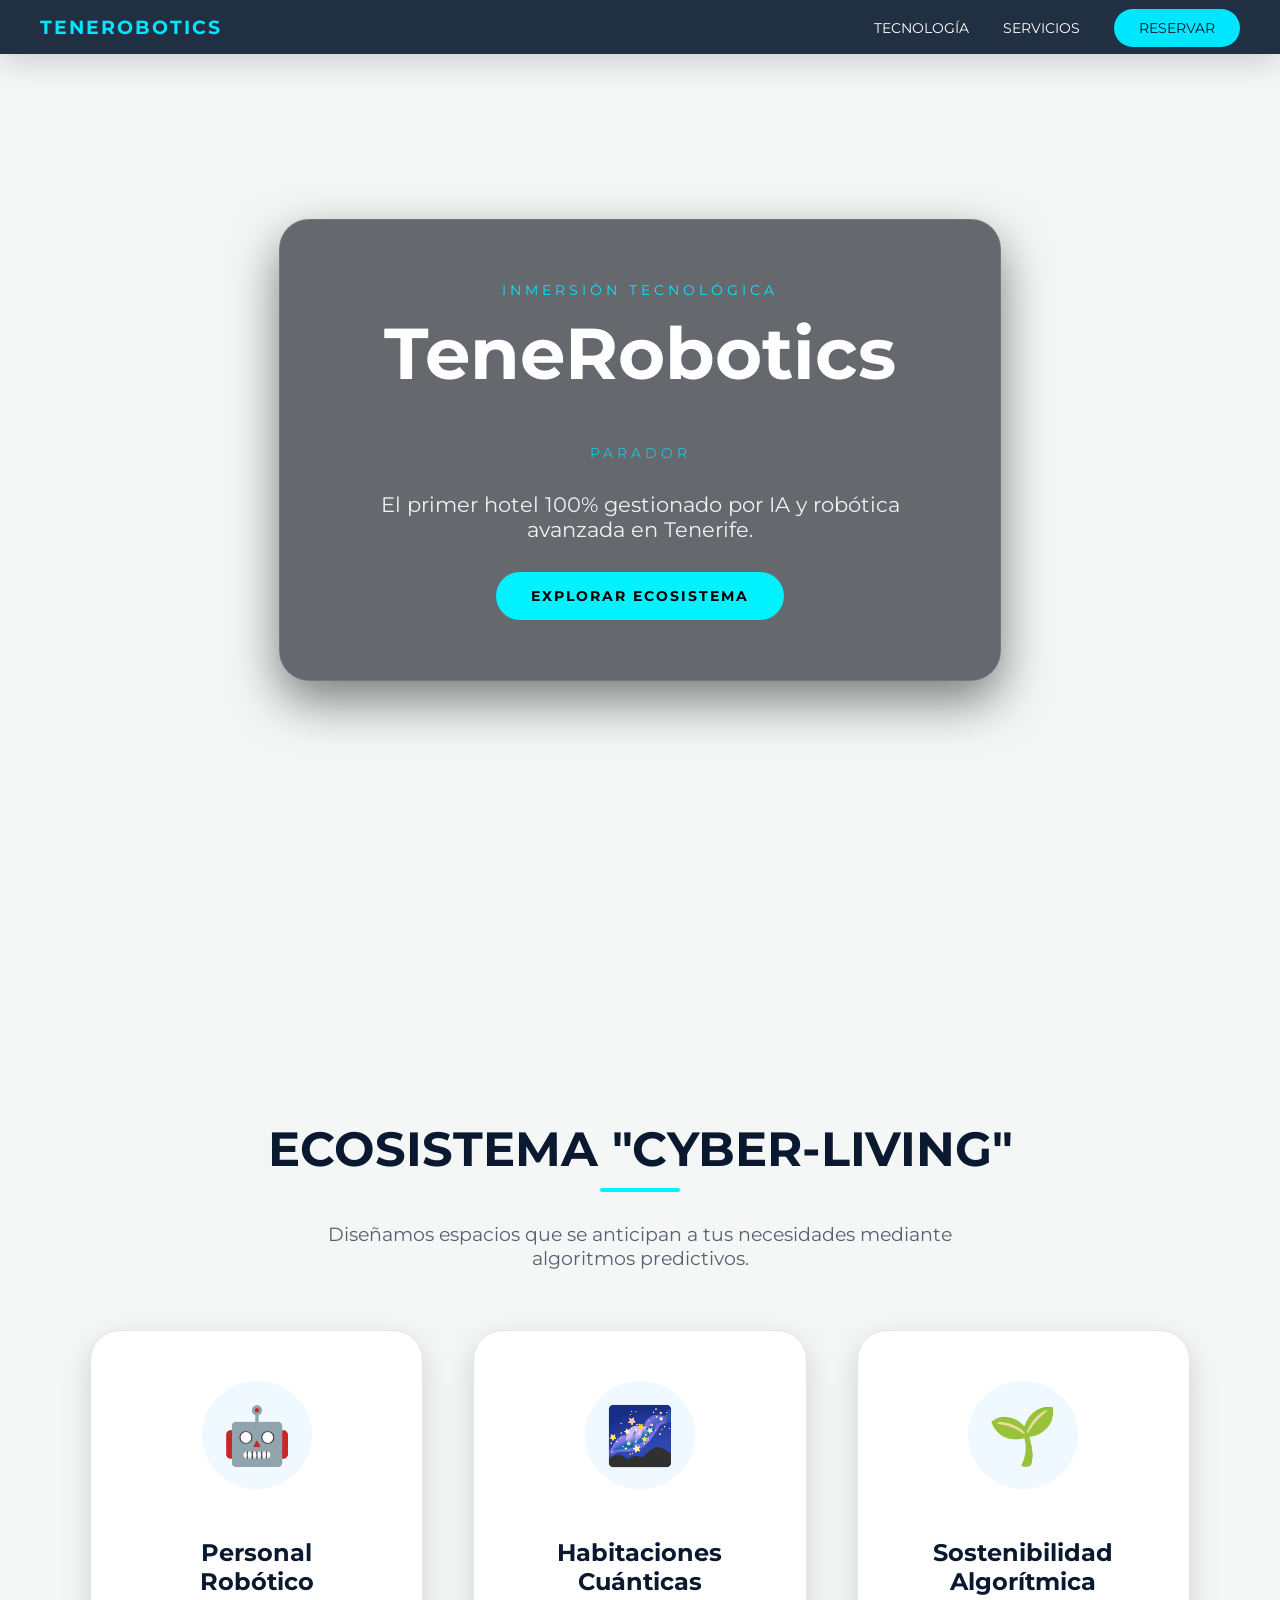
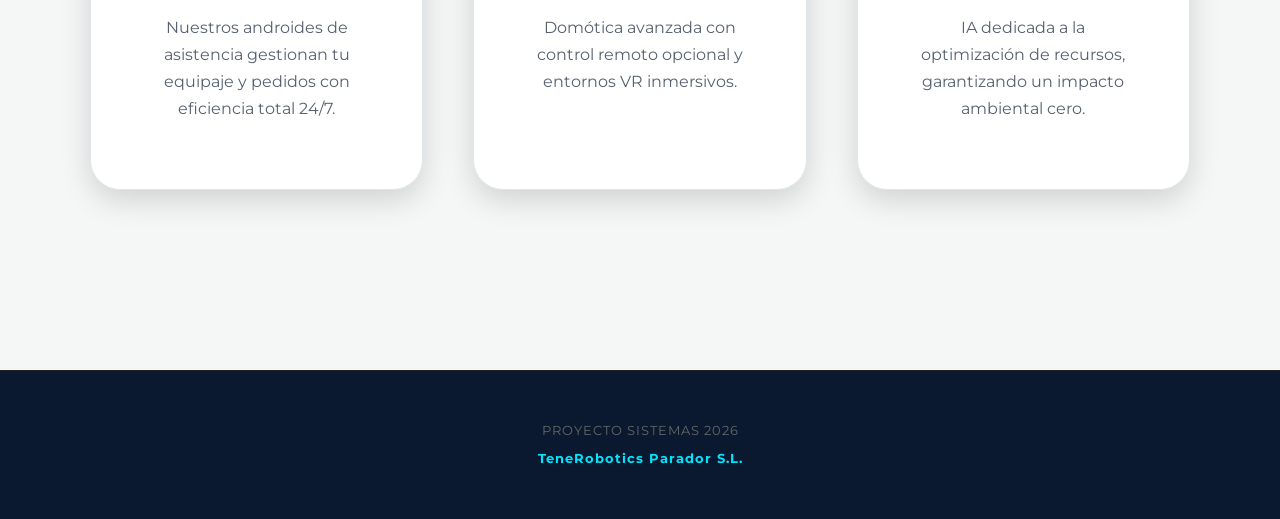
==== index.html @ 64b5b32f "Add files via upload" ====
<!DOCTYPE html>
<html lang="es">
<head>
    <meta charset="UTF-8">
    <meta name="viewport" content="width=device-width, initial-scale=1.0">
    <title>TeneRobotics Parador | Experiencia Smart</title>
    <link href="https://fonts.googleapis.com/css2?family=Montserrat:wght@300;400;700&display=swap" rel="stylesheet">
    <link rel="stylesheet" href="style.css">
</head>
<body>

<nav>
    <div class="nav-container">
        <div class="logo">TENEROBOTICS</div>
        <div class="menu">
            <a href="index.html#experiencia">Tecnología</a>
            <a href="servicios.html">Servicios</a> 
            <a href="reservas.html" class="btn-reserva">Reservar</a>
        </div>
    </div>
</nav>

<header class="hero">
    <div class="hero-overlay">
        <span>INMERSIÓN TECNOLÓGICA</span>
        <h1>TeneRobotics <br> <span class="light">Parador</span></h1>
        <p>El primer hotel 100% gestionado por IA y robótica avanzada en Tenerife.</p>
        <a href="#experiencia" class="btn-primary">Explorar Ecosistema</a>
    </div>
</header>

<section id="experiencia" class="section">
    <div class="container">
        <div class="text-center">
            <h2 class="title">Ecosistema "Cyber-Living"</h2>
            <div class="underline"></div>
            <p class="subtitle">Diseñamos espacios que se anticipan a tus necesidades mediante algoritmos predictivos.</p>
        </div>
        
        <div class="grid">
            <div class="card">
                <div class="card-icon">🤖</div>
                <h3>Personal Robótico</h3>
                <p>Nuestros androides de asistencia gestionan tu equipaje y pedidos con eficiencia total 24/7.</p>
            </div>
            <div class="card">
                <div class="card-icon">🌌</div>
                <h3>Habitaciones Cuánticas</h3>
                <p>Domótica avanzada con control remoto opcional y entornos VR inmersivos.</p>
            </div>
            <div class="card">
                <div class="card-icon">🌱</div>
                <h3>Sostenibilidad Algorítmica</h3>
                <p>IA dedicada a la optimización de recursos, garantizando un impacto ambiental cero.</p>
            </div>
        </div>
    </div>
</section>

<footer>
    <p>PROYECTO SISTEMAS 2026</p>
    <p><strong>TeneRobotics Parador S.L.</strong></p>
</footer>

</body>
</html>
---- style.css ----
/* ESTILO CANVA - LIMPIO, ELEGANTE Y TECNOLÓGICO */
:root {
    --primario: #0a192f; /* Azul noche muy profundo (más tech) */
    --secundario: #00e6ff; /* Azul cian eléctrico (más neón) */
    --acento: #f0f9ff;
    --texto: #2d3436;
    --blanco: #ffffff;
    --sombra: 0 10px 30px rgba(0, 0, 0, 0.15); /* Sombra un poco más fuerte */
    --overlay-oscuro: rgba(5, 10, 20, 0.6); /* Superposición más oscura para resaltar tech */
}

body {
    font-family: 'Montserrat', sans-serif;
    margin: 0;
    color: var(--texto);
    background-color: #f4f7f6; /* Gris muy claro para fondo */
    scroll-behavior: smooth;
}

/* Navegación estilo Minimalista y Transparente */
nav {
    background: rgba(10, 25, 47, 0.9); /* Fondo oscuro semitransparente */
    padding: 15px 0;
    position: fixed;
    width: 100%;
    top: 0;
    z-index: 1000;
    box-shadow: var(--sombra);
    backdrop-filter: blur(10px); /* Efecto cristal esmerilado */
}

.nav-container {
    max-width: 1200px;
    margin: 0 auto;
    display: flex;
    justify-content: space-between;
    align-items: center;
    padding: 0 30px;
}

.logo {
    font-weight: 700;
    letter-spacing: 2px;
    color: var(--secundario); /* Logo en azul eléctrico */
    font-size: 1.2rem;
}

.menu a {
    text-decoration: none;
    color: var(--blanco);
    margin-left: 30px;
    font-size: 0.9rem;
    font-weight: 400;
    transition: 0.3s;
    text-transform: uppercase;
}

.menu a:hover {
    color: var(--secundario);
}

.btn-reserva {
    background: var(--secundario);
    color: var(--primario) !important;
    padding: 10px 25px;
    border-radius: 50px; /* Bordes muy redondos estilo Canva */
    font-weight: 700;
}

/* Hero Section con Imagen de Hotel Super Tecnológico */
.hero {
    height: 100vh;
    /* NUEVA IMAGEN: Un hotel futurista con luces LED y asistente robótico */
    background: url('https://images.unsplash.com/photo-1582719478250-c89cae4dc85b?q=80&w=2070') no-repeat center center/cover;
    display: flex;
    align-items: center;
    justify-content: center;
    text-align: center;
    color: white;
}

.hero-overlay {
    background: var(--overlay-oscuro);
    padding: 60px;
    border-radius: 30px;
    backdrop-filter: blur(8px);
    border: 1px solid rgba(255, 255, 255, 0.1);
    box-shadow: 0 20px 50px rgba(0, 0, 0, 0.5);
}

.hero h1 {
    font-size: 4.5rem;
    margin: 15px 0;
    line-height: 1.1;
    font-weight: 700;
}

.hero h1 .light {
    font-weight: 300;
    color: var(--secundario); /* "Parador" en azul eléctrico */
}

.hero span {
    text-transform: uppercase;
    letter-spacing: 4px;
    font-size: 0.9rem;
    color: var(--secundario);
}

.hero p {
    font-size: 1.3rem;
    max-width: 600px;
    margin: 20px auto 30px;
    opacity: 0.9;
}

.btn-primary {
    background: var(--secundario);
    color: var(--primario);
    padding: 18px 50px;
    text-decoration: none;
    border-radius: 50px;
    font-weight: 700;
    display: inline-block;
    transition: transform 0.3s, box-shadow 0.3s;
    text-transform: uppercase;
    letter-spacing: 2px;
}

.btn-primary:hover {
    transform: scale(1.05);
    box-shadow: 0 0 30px rgba(0, 230, 255, 0.5);
}

/* Secciones */
.section {
    padding: 120px 20px;
}

.container {
    max-width: 1200px;
    margin: 0 auto;
}

.text-center { text-align: center; }

.title {
    font-size: 2.8rem;
    color: var(--primario);
    margin-bottom: 10px;
}

.underline {
    width: 80px;
    height: 5px;
    background: var(--secundario);
    margin: 0 auto 30px;
    border-radius: 2px;
}

.subtitle {
    font-size: 1.2rem;
    color: #57606f;
    margin-bottom: 60px;
    max-width: 700px;
    margin-left: auto;
    margin-right: auto;
}

/* Tarjetas Estilo Canva (Soft Cards) */
.grid {
    display: grid;
    grid-template-columns: repeat(auto-fit, minmax(320px, 1fr));
    gap: 50px;
}

.card {
    background: white;
    padding: 50px;
    border-radius: 30px; /* Bordes muy suaves */
    box-shadow: var(--sombra);
    text-align: center;
    border: 1px solid #e1e8ed;
    transition: transform 0.3s, box-shadow 0.3s;
}

.card:hover {
    transform: translateY(-10px);
    box-shadow: 0 20px 50px rgba(0, 0, 0, 0.2);
    border-color: var(--secundario);
}

.card-icon {
    font-size: 3.5rem;
    margin-bottom: 25px;
    background: var(--acento);
    display: inline-block;
    padding: 20px;
    border-radius: 50%;
}

.card h3 {
    margin-bottom: 18px;
    color: var(--primario);
    font-size: 1.5rem;
}

.card p {
    color: #57606f;
    line-height: 1.7;
}

/* Footer */
footer {
    background: var(--primario);
    color: var(--blanco);
    text-align: center;
    padding: 80px 20px;
    letter-spacing: 1px;
}

footer p strong {
    color: var(--secundario);
}

/* --- ESTILOS EXTRA PARA RESERVAS --- */

.bg-reserva {
    background: linear-gradient(135deg, #f4f7f6 0%, #e2e8f0 100%);
    padding-top: 80px;
}

.section-reserva {
    display: flex;
    justify-content: center;
    align-items: center;
    padding: 50px 20px;
}

.form-container {
    background: var(--blanco);
    max-width: 600px;
    width: 100%;
    padding: 40px;
    border-radius: 30px;
    box-shadow: var(--sombra);
    border: 1px solid rgba(0, 230, 255, 0.2);
}

.form-header {
    text-align: center;
    margin-bottom: 30px;
}

.form-header h2 {
    color: var(--primario);
    margin: 0;
}

.form-style .form-group {
    margin-bottom: 20px;
}

.form-style label {
    display: block;
    margin-bottom: 8px;
    font-weight: 700;
    font-size: 0.9rem;
    color: var(--primario);
}

.form-style input, .form-style select {
    width: 100%;
    padding: 12px 15px;
    border: 1px solid #ddd;
    border-radius: 12px;
    font-family: 'Montserrat', sans-serif;
    box-sizing: border-box; /* Para que el padding no ensanche el input */
}

.form-row {
    display: grid;
    grid-template-columns: 1fr 1fr;
    gap: 20px;
}

.checkbox-group {
    background: var(--acento);
    padding: 15px;
    border-radius: 12px;
    font-size: 0.85rem;
}

.full-width {
    width: 100%;
    border: none;
    cursor: pointer;
}

/* Ajuste para el botón del index.html */
.btn-reserva {
    cursor: pointer;
}

/* --- ESTILOS GENERALES PARA SERVICIOS --- */
body.service-page {
    background: #050505; /* Negro profundo */
    color: #ffffff;
    font-family: 'Montserrat', sans-serif;
    line-height: 1.6;
    overflow-x: hidden;
}

.container {
    max-width: 1100px;
    margin: 0 auto;
    padding: 60px 20px;
}

/* --- TARJETAS DE HABITACIONES (ROOM CARDS) --- */
.room-card {
    background: linear-gradient(145deg, #111, #1a1a1a);
    border: 1px solid #333;
    border-radius: 20px;
    padding: 40px;
    margin-bottom: 50px;
    position: relative;
    transition: all 0.4s ease;
    overflow: hidden;
}

/* Efecto de luz al pasar el ratón */
.room-card:hover {
    border-color: #00f2fe;
    transform: translateY(-5px);
    box-shadow: 0 10px 30px rgba(0, 242, 254, 0.1);
}

.room-card h2 {
    font-size: 2rem;
    margin-bottom: 15px;
    color: #fff;
    letter-spacing: 1px;
}

/* Etiquetas de categoría */
.tag {
    display: inline-block;
    color: #00f2fe;
    font-size: 0.75rem;
    font-weight: 700;
    text-transform: uppercase;
    letter-spacing: 2px;
    margin-bottom: 10px;
}

/* Listado de características */
.highlight-list {
    list-style: none;
    padding: 0;
    margin: 25px 0;
}

.highlight-list li {
    padding-left: 30px;
    margin-bottom: 12px;
    position: relative;
    font-size: 1.05rem;
    color: #ccc;
}

/* Icono personalizado para la lista */
.highlight-list li::before {
    content: "→";
    position: absolute;
    left: 0;
    color: #00f2fe;
    font-weight: bold;
}

.highlight-list li strong {
    color: #fff;
}

/* --- ELEMENTOS DE TEXTO --- */
.text-center { text-align: center; }

.title {
    font-size: 3rem;
    font-weight: 700;
    margin-bottom: 10px;
    text-transform: uppercase;
}

.underline {
    width: 80px;
    height: 4px;
    background: #00f2fe;
    margin: 0 auto 30px;
}

/* --- BOTONES --- */
.btn-primary {
    display: inline-block;
    padding: 15px 35px;
    background: #00f2fe;
    color: #000;
    text-decoration: none;
    font-weight: 700;
    border-radius: 50px;
    transition: 0.3s;
    text-transform: uppercase;
    font-size: 0.9rem;
}

.btn-primary:hover {
    background: #fff;
    box-shadow: 0 0 20px #00f2fe;
    transform: scale(1.05);
}

/* --- FOOTER --- */
footer {
    padding: 40px;
    text-align: center;
    border-top: 1px solid #222;
    font-size: 0.8rem;
    color: #666;
}

/* --- RESPONSIVE --- */
@media (max-width: 768px) {
    .title { font-size: 2.2rem; }
    .room-card { padding: 25px; }
    .room-card h2 { font-size: 1.5rem; }
}
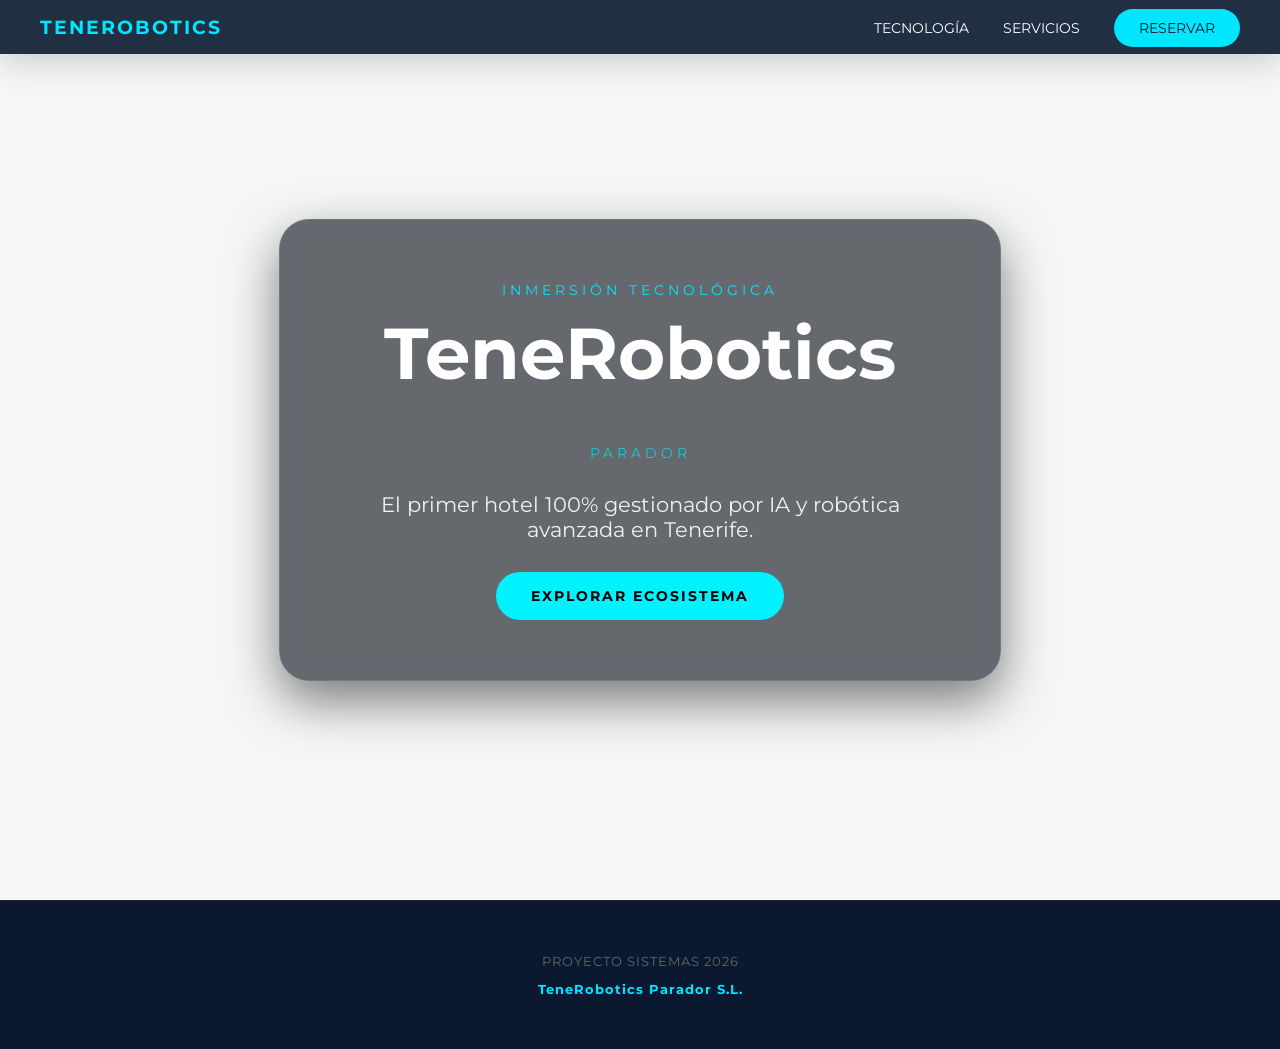
==== commit 46f6289f: "Add files via upload" ====
--- a/index.html
+++ b/index.html
@@ -13,7 +13,7 @@
     <div class="nav-container">
         <div class="logo">TENEROBOTICS</div>
         <div class="menu">
-            <a href="index.html#experiencia">Tecnología</a>
+            <a href="tecnologia.html">Tecnología</a>
             <a href="servicios.html">Servicios</a> 
             <a href="reservas.html" class="btn-reserva">Reservar</a>
         </div>
@@ -29,33 +29,7 @@
     </div>
 </header>
 
-<section id="experiencia" class="section">
-    <div class="container">
-        <div class="text-center">
-            <h2 class="title">Ecosistema "Cyber-Living"</h2>
-            <div class="underline"></div>
-            <p class="subtitle">Diseñamos espacios que se anticipan a tus necesidades mediante algoritmos predictivos.</p>
-        </div>
-        
-        <div class="grid">
-            <div class="card">
-                <div class="card-icon">🤖</div>
-                <h3>Personal Robótico</h3>
-                <p>Nuestros androides de asistencia gestionan tu equipaje y pedidos con eficiencia total 24/7.</p>
-            </div>
-            <div class="card">
-                <div class="card-icon">🌌</div>
-                <h3>Habitaciones Cuánticas</h3>
-                <p>Domótica avanzada con control remoto opcional y entornos VR inmersivos.</p>
-            </div>
-            <div class="card">
-                <div class="card-icon">🌱</div>
-                <h3>Sostenibilidad Algorítmica</h3>
-                <p>IA dedicada a la optimización de recursos, garantizando un impacto ambiental cero.</p>
-            </div>
-        </div>
-    </div>
-</section>
+
 
 <footer>
     <p>PROYECTO SISTEMAS 2026</p>
--- a/style.css
+++ b/style.css
@@ -433,4 +433,175 @@
     .title { font-size: 2.2rem; }
     .room-card { padding: 25px; }
     .room-card h2 { font-size: 1.5rem; }
+}
+
+/* --- COPIAR DESDE AQUÍ PARA EL MÓVIL --- */
+
+@media (max-width: 768px) {
+    /* Ajustamos el fondo para que no se mueva raro en móvil */
+    .srv-body, .srv-page-bg {
+        background-attachment: scroll !important; 
+    }
+
+    /* Reducimos el tamaño de los textos principales */
+    .srv-title, .title {
+        font-size: 1.8rem !important;
+        padding: 0 10px;
+    }
+
+    .srv-main-content {
+        padding-top: 80px !important; /* Menos espacio arriba en móvil */
+    }
+
+    /* EL TRUCO DEL ALMENDRUCO: Pasamos de 3 columnas a 1 sola */
+    .srv-grid, .grid {
+        grid-template-columns: 1fr !important;
+        gap: 15px !important;
+        padding: 15px !important;
+    }
+
+    /* Ajustamos las tarjetas para que no sean tan gigantes */
+    .srv-card, .srv-card-glass, .card {
+        padding: 20px !important;
+        margin: 0 10px;
+    }
+
+    .srv-icon {
+        font-size: 2rem !important;
+    }
+
+    /* Menú adaptado: los elementos se centran y se apilan si no caben */
+    .nav-container {
+        flex-direction: column;
+        padding: 10px;
+    }
+
+    .menu {
+        margin-top: 10px;
+        display: flex;
+        flex-wrap: wrap;
+        justify-content: center;
+        gap: 8px;
+    }
+
+    .menu a {
+        font-size: 0.75rem !important;
+        margin: 5px !important;
+    }
+
+    /* Botón de reserva a ancho completo para que sea fácil de pulsar */
+    .btn-reserva, .srv-btn-reserva {
+        display: block;
+        width: 90%;
+        margin: 10px auto 0;
+        text-align: center;
+    }
+}
+
+/* --- HASTA AQUÍ --- */
+
+/* --- MEDIA QUERIES PARA MÓVIL --- */
+
+@media (max-width: 768px) {
+    /* 1. Ajustamos el Header/Hero */
+    .hero h1 {
+        font-size: 2.2rem !important; /* Texto más pequeño para que no se corte */
+    }
+
+    .hero p {
+        font-size: 1rem;
+        padding: 0 10px;
+    }
+
+    /* 2. El Menú de Navegación */
+    .nav-container {
+        flex-direction: column; /* Logo arriba, menú abajo */
+        padding: 15px;
+    }
+
+    .menu {
+        margin-top: 15px;
+        display: flex;
+        flex-wrap: wrap;
+        justify-content: center;
+        gap: 10px;
+    }
+
+    .menu a {
+        margin: 0 10px;
+        font-size: 0.8rem;
+    }
+
+    /* 3. Las Cuadrículas (Grids) */
+    /* Esto hace que las tarjetas pasen de 3 columnas a 1 sola */
+    .grid, .srv-grid {
+        grid-template-columns: 1fr !important; 
+        padding: 10px;
+    }
+
+    /* 4. Ajuste de las Tarjetas */
+    .card, .srv-card, .srv-card-glass {
+        padding: 20px;
+        margin-bottom: 15px;
+    }
+
+    .srv-title {
+        font-size: 2rem;
+    }
+
+    /* 5. El botón de reserva en móvil */
+    .btn-reserva, .srv-btn-reserva {
+        width: 100%;
+        text-align: center;
+        margin-top: 10px;
+    }
+}
+
+
+.card-habitacion {
+    position: relative;
+    padding-top: 70px !important;
+}
+
+.price-tag {
+    position: absolute;
+    top: 25px;
+    right: 25px;
+    background: #00e6ff;
+    color: #0a192f;
+    padding: 6px 14px;
+    border-radius: 50px;
+    font-size: 0.85rem;
+    font-weight: 700;
+    box-shadow: 0 4px 10px rgba(0, 230, 255, 0.3);
+}
+
+/* Ajuste para que los precios se vean bien en tus srv-cards */
+.srv-card {
+    position: relative;
+    padding-top: 60px !important; /* Espacio para el precio */
+    display: flex;
+    flex-direction: column;
+    align-items: center;
+}
+
+.price-tag {
+    position: absolute;
+    top: 15px;
+    right: 15px;
+    background: #00e6ff; /* El azul cian que usamos antes */
+    color: #0a192f;
+    padding: 5px 12px;
+    border-radius: 50px;
+    font-size: 0.75rem;
+    font-weight: 700;
+    box-shadow: 0 4px 10px rgba(0, 230, 255, 0.4);
+    border: 1px solid #fff;
+}
+
+/* Mejora de la lista para que no se vea desordenada */
+.srv-list {
+    text-align: left;
+    margin-top: 15px;
+    font-size: 0.85rem;
 }
